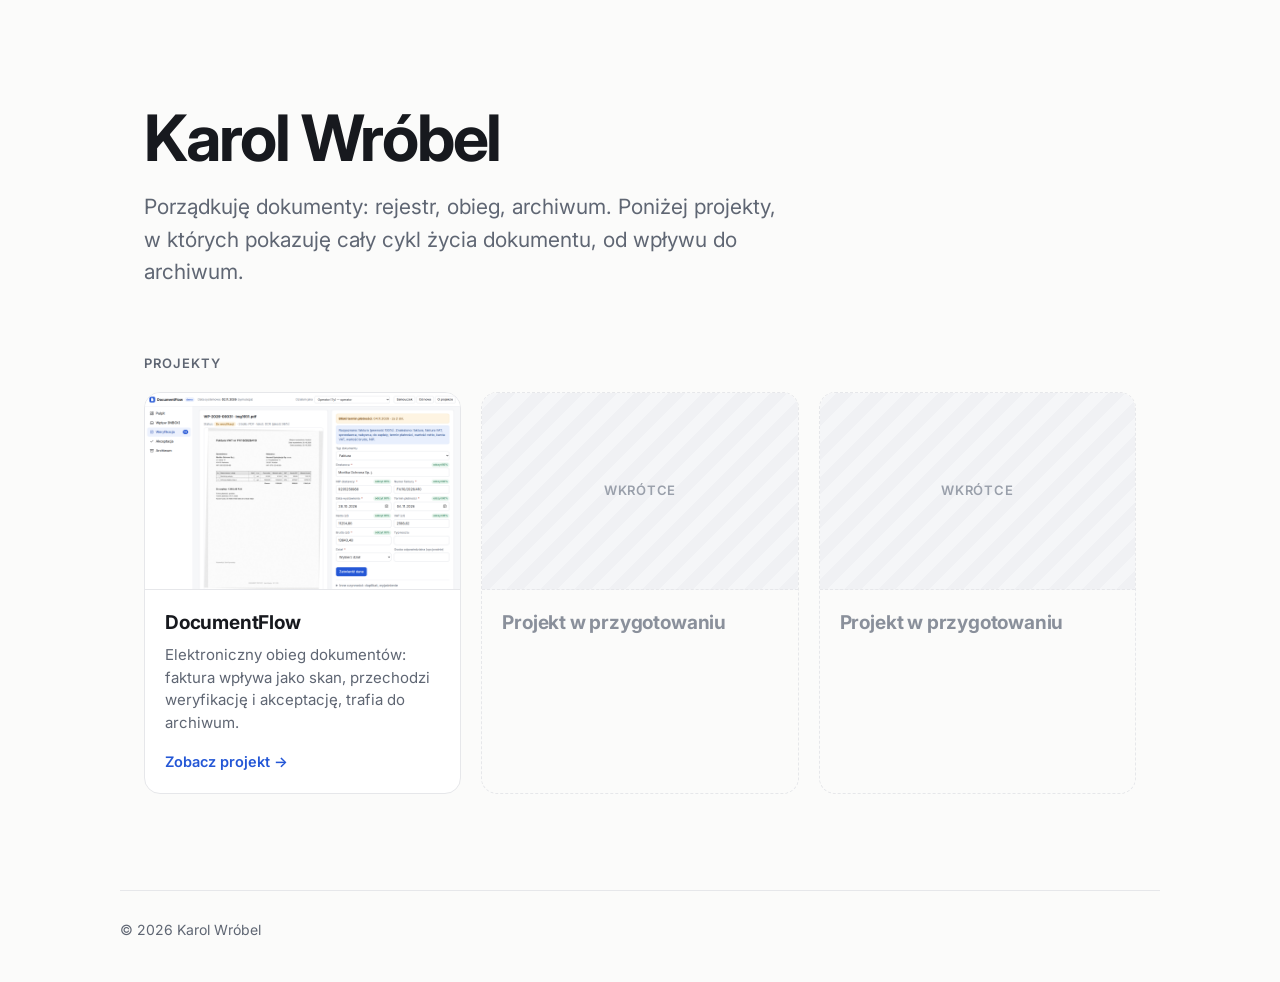
==== index.html @ bcdfe505 "Strona portfolio i demo DocumentFlow w przeglądarce Co-Authored-By: Claude Opus 5.5 <noreply@anthrop" ====
<!doctype html>
<html lang="pl">
<head>
<meta charset="utf-8">
<meta name="viewport" content="width=device-width, initial-scale=1">
<title>Karol Wróbel</title>
<meta name="description" content="Porządkuję dokumenty: rejestr, obieg, archiwum. Projekty pokazujące cały cykl życia dokumentu, od wpływu do archiwum.">
<meta property="og:title" content="Karol Wróbel">
<meta property="og:description" content="Porządkuję dokumenty: rejestr, obieg, archiwum.">
<meta property="og:image" content="documentflow/zrzut.png">
<link rel="icon" href="data:image/svg+xml,%3Csvg xmlns='http://www.w3.org/2000/svg' viewBox='0 0 32 32'%3E%3Crect width='32' height='32' rx='8' fill='%2317191e'/%3E%3Ctext x='16' y='21.5' font-family='Arial' font-weight='700' font-size='14' fill='white' text-anchor='middle'%3EKW%3C/text%3E%3C/svg%3E">
<link rel="preconnect" href="https://fonts.googleapis.com">
<link rel="preconnect" href="https://fonts.gstatic.com" crossorigin>
<link href="https://fonts.googleapis.com/css2?family=Inter:wght@400;500;600;700&display=swap" rel="stylesheet">
<link rel="stylesheet" href="style.css">
</head>
<body>
<main class="strona">
  <header class="hero">
    <h1>Karol Wróbel</h1>
    <p>Porządkuję dokumenty: rejestr, obieg, archiwum. Poniżej projekty, w których pokazuję cały cykl życia dokumentu, od wpływu do archiwum.</p>
  </header>

  <section aria-labelledby="projekty">
    <h2 class="etykieta" id="projekty">Projekty</h2>
    <div class="projekty">
      <a class="projekt" href="documentflow/">
        <div class="miniatura"><img src="documentflow/zrzut.png" alt="Ekran weryfikacji dokumentu w aplikacji DocumentFlow" width="1440" height="900"></div>
        <div class="tresc">
          <h2>DocumentFlow</h2>
          <p>Elektroniczny obieg dokumentów: faktura wpływa jako skan, przechodzi weryfikację i akceptację, trafia do archiwum.</p>
          <span class="wiecej">Zobacz projekt →</span>
        </div>
      </a>
      <div class="projekt pusty" aria-label="Projekt w przygotowaniu">
        <div class="miniatura"><span>Wkrótce</span></div>
        <div class="tresc"><h2>Projekt w przygotowaniu</h2></div>
      </div>
      <div class="projekt pusty" aria-label="Projekt w przygotowaniu">
        <div class="miniatura"><span>Wkrótce</span></div>
        <div class="tresc"><h2>Projekt w przygotowaniu</h2></div>
      </div>
    </div>
  </section>
</main>
<footer class="strona stopka">© 2026 Karol Wróbel</footer>
</body>
</html>
---- style.css ----
:root {
  --tlo: #fbfbfa;
  --karta: #ffffff;
  --tekst: #17191e;
  --wyciszony: #5f6673;
  --linia: #e6e7ea;
  --akcent: #2457d6;
  --akcent-ciemny: #1b45ad;
  --akcent-jasny: #edf2fd;
  color-scheme: light;
}
* { box-sizing: border-box; }
html { -webkit-text-size-adjust: 100%; }
body {
  margin: 0; background: var(--tlo); color: var(--tekst);
  font: 17px/1.6 Inter, system-ui, -apple-system, "Segoe UI", Roboto, sans-serif;
  -webkit-font-smoothing: antialiased;
}
a { color: var(--akcent); }
img { max-width: 100%; display: block; }
.strona { max-width: 1040px; margin: 0 auto; padding: 0 24px; }

/* ---------- landing */
.hero { padding: 104px 0 64px; }
.hero h1 { font-size: clamp(40px, 6.5vw, 64px); line-height: 1.05; letter-spacing: -.035em; margin: 0 0 20px; font-weight: 700; }
.hero p { font-size: clamp(18px, 2.2vw, 21px); color: var(--wyciszony); max-width: 640px; margin: 0; line-height: 1.55; }
.etykieta { font-size: 13px; font-weight: 600; letter-spacing: .08em; text-transform: uppercase; color: var(--wyciszony); margin: 0 0 18px; }
.projekty { display: grid; grid-template-columns: repeat(3, minmax(0, 1fr)); gap: 20px; padding-bottom: 96px; }
.projekt {
  display: flex; flex-direction: column; background: var(--karta); border: 1px solid var(--linia); border-radius: 16px;
  overflow: hidden; text-decoration: none; color: inherit; transition: transform .2s ease, box-shadow .2s ease, border-color .2s;
}
a.projekt:hover { transform: translateY(-3px); box-shadow: 0 14px 36px rgba(20, 30, 60, .1); border-color: #d6d9df; }
a.projekt:focus-visible { outline: 3px solid var(--akcent); outline-offset: 3px; }
.projekt .miniatura { aspect-ratio: 16 / 10; background: #f1f3f6; border-bottom: 1px solid var(--linia); overflow: hidden; }
.projekt .miniatura img { width: 100%; height: 100%; object-fit: cover; object-position: left top; transition: transform .4s ease; }
a.projekt:hover .miniatura img { transform: scale(1.03); }
.projekt .tresc { padding: 18px 20px 20px; display: flex; flex-direction: column; gap: 6px; flex: 1; }
.projekt h2 { font-size: 19px; margin: 0; letter-spacing: -.01em; }
.projekt p { margin: 0; color: var(--wyciszony); font-size: 15px; line-height: 1.5; }
.projekt .wiecej { margin-top: auto; padding-top: 10px; font-size: 14.5px; font-weight: 600; color: var(--akcent); }
.projekt.pusty { background: transparent; border-style: dashed; border-width: 1.5px; }
.projekt.pusty .miniatura { background: repeating-linear-gradient(135deg, #f5f6f8 0 12px, #f0f1f4 12px 24px); display: flex; align-items: center; justify-content: center; border-bottom-style: dashed; }
.projekt.pusty .miniatura span { font-size: 13px; font-weight: 600; color: #9aa0ab; letter-spacing: .06em; text-transform: uppercase; }
.projekt.pusty h2 { color: #8a909b; }
.stopka { border-top: 1px solid var(--linia); padding: 28px 0 40px; color: var(--wyciszony); font-size: 14px; }

/* ---------- strona projektu */
.wstecz { display: inline-flex; align-items: center; gap: 6px; margin: 32px 0 0; color: var(--wyciszony); text-decoration: none; font-size: 15px; font-weight: 500; }
.wstecz:hover { color: var(--tekst); }
.projekt-naglowek { padding: 48px 0 32px; }
.projekt-naglowek h1 { font-size: clamp(38px, 6vw, 56px); line-height: 1.05; letter-spacing: -.035em; margin: 0 0 14px; }
.projekt-naglowek p { font-size: clamp(18px, 2.2vw, 20px); color: var(--wyciszony); max-width: 680px; margin: 0; }
.zrzut { border-radius: 14px; overflow: hidden; border: 1px solid var(--linia); box-shadow: 0 24px 60px rgba(20, 30, 60, .12); background: #fff; }
.zrzut img { width: 100%; height: auto; }
.przetestuj { display: flex; flex-direction: column; align-items: center; gap: 12px; padding: 44px 0 56px; text-align: center; }
.btn-duzy {
  display: inline-flex; align-items: center; gap: 10px; background: var(--akcent); color: #fff; text-decoration: none;
  font-weight: 600; font-size: 18px; padding: 16px 34px; border-radius: 12px; box-shadow: 0 8px 22px rgba(36, 87, 214, .28);
  transition: background .15s, transform .15s, box-shadow .15s;
}
.btn-duzy:hover { background: var(--akcent-ciemny); transform: translateY(-1px); box-shadow: 0 12px 28px rgba(36, 87, 214, .34); }
.btn-duzy:focus-visible { outline: 3px solid #9db5ef; outline-offset: 3px; }
.btn-duzy svg { width: 20px; height: 20px; }
.przetestuj p { margin: 0; color: var(--wyciszony); font-size: 15px; }
.workflow { padding: 8px 0 96px; }
.workflow h2 { font-size: 28px; letter-spacing: -.02em; margin: 0 0 28px; }
.kroki { list-style: none; margin: 0; padding: 0; display: grid; grid-template-columns: repeat(3, minmax(0, 1fr)); gap: 16px; counter-reset: krok; }
.krok { background: var(--karta); border: 1px solid var(--linia); border-radius: 14px; padding: 22px 22px 24px; counter-increment: krok; }
.krok::before {
  content: counter(krok); display: inline-flex; align-items: center; justify-content: center; width: 32px; height: 32px;
  border-radius: 50%; background: var(--akcent-jasny); color: var(--akcent); font-weight: 700; font-size: 15px; margin-bottom: 14px;
}
.krok h3 { font-size: 18px; margin: 0 0 6px; letter-spacing: -.01em; }
.krok p { margin: 0; color: var(--wyciszony); font-size: 15.5px; line-height: 1.55; }
.dopisek { margin: 28px 0 0; color: var(--wyciszony); font-size: 15px; max-width: 760px; }

@media (max-width: 900px) {
  .projekty { grid-template-columns: repeat(2, minmax(0, 1fr)); }
  .kroki { grid-template-columns: repeat(2, minmax(0, 1fr)); }
}
@media (max-width: 600px) {
  .strona { padding: 0 16px; }
  .hero { padding: 64px 0 44px; }
  .projekty { grid-template-columns: 1fr; padding-bottom: 64px; }
  .kroki { grid-template-columns: 1fr; }
  .projekt-naglowek { padding: 32px 0 24px; }
  .zrzut { border-radius: 10px; }
  .btn-duzy { width: 100%; justify-content: center; }
  .workflow { padding-bottom: 64px; }
}
@media (prefers-reduced-motion: reduce) {
  * { transition: none !important; animation: none !important; }
}
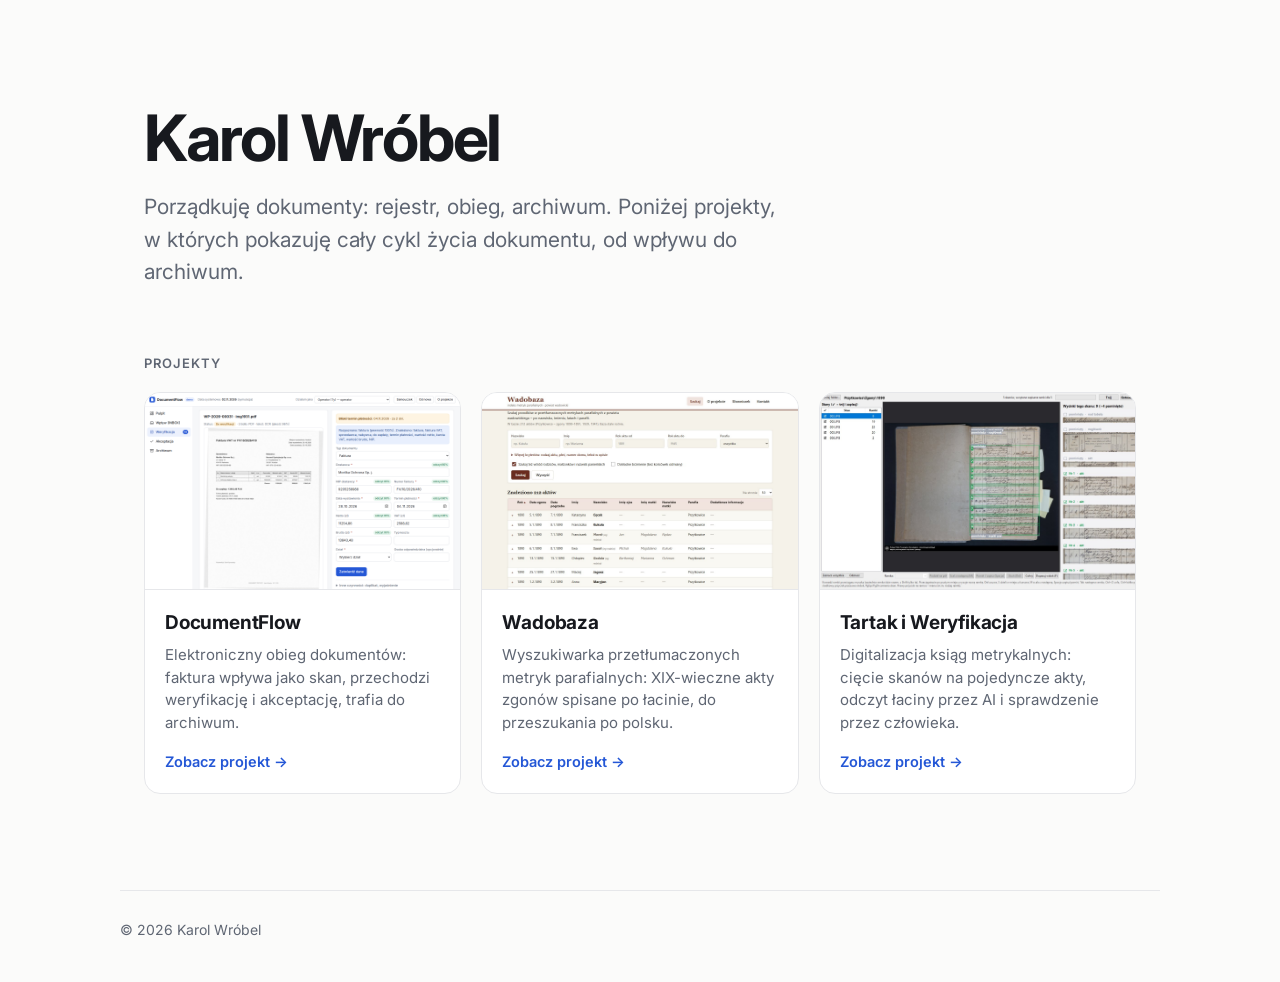
==== commit 036d6101: "Projekty Wadobaza oraz Tartak i Weryfikacja: strony z opisem i zrzutami ekranu Co-Authored-By: Claud" ====
--- a/index.html
+++ b/index.html
@@ -12,7 +12,7 @@
 <link rel="preconnect" href="https://fonts.googleapis.com">
 <link rel="preconnect" href="https://fonts.gstatic.com" crossorigin>
 <link href="https://fonts.googleapis.com/css2?family=Inter:wght@400;500;600;700&display=swap" rel="stylesheet">
-<link rel="stylesheet" href="style.css">
+<link rel="stylesheet" href="style.css?v=202610231510">
 </head>
 <body>
 <main class="strona">
@@ -32,14 +32,22 @@
           <span class="wiecej">Zobacz projekt →</span>
         </div>
       </a>
-      <div class="projekt pusty" aria-label="Projekt w przygotowaniu">
-        <div class="miniatura"><span>Wkrótce</span></div>
-        <div class="tresc"><h2>Projekt w przygotowaniu</h2></div>
-      </div>
-      <div class="projekt pusty" aria-label="Projekt w przygotowaniu">
-        <div class="miniatura"><span>Wkrótce</span></div>
-        <div class="tresc"><h2>Projekt w przygotowaniu</h2></div>
-      </div>
+      <a class="projekt" href="wadobaza/">
+        <div class="miniatura"><img src="wadobaza/zrzut.jpg" alt="Wyszukiwarka aktów zgonów w Wadobazie" width="1440" height="900" loading="lazy"></div>
+        <div class="tresc">
+          <h2>Wadobaza</h2>
+          <p>Wyszukiwarka przetłumaczonych metryk parafialnych: XIX-wieczne akty zgonów spisane po łacinie, do przeszukania po polsku.</p>
+          <span class="wiecej">Zobacz projekt →</span>
+        </div>
+      </a>
+      <a class="projekt" href="tartak/">
+        <div class="miniatura"><img src="tartak/zrzut-tartak.jpg" alt="Tartak: skan strony księgi z ramkami wokół kolejnych aktów" width="1484" height="861" loading="lazy"></div>
+        <div class="tresc">
+          <h2>Tartak i Weryfikacja</h2>
+          <p>Digitalizacja ksiąg metrykalnych: cięcie skanów na pojedyncze akty, odczyt łaciny przez AI i sprawdzenie przez człowieka.</p>
+          <span class="wiecej">Zobacz projekt →</span>
+        </div>
+      </a>
     </div>
   </section>
 </main>
--- a/style.css
+++ b/style.css
@@ -53,6 +53,9 @@
 .projekt-naglowek p { font-size: clamp(18px, 2.2vw, 20px); color: var(--wyciszony); max-width: 680px; margin: 0; }
 .zrzut { border-radius: 14px; overflow: hidden; border: 1px solid var(--linia); box-shadow: 0 24px 60px rgba(20, 30, 60, .12); background: #fff; }
 .zrzut img { width: 100%; height: auto; }
+.zrzut-blok { margin: 0 0 44px; }
+.podpis { margin: 14px auto 0; max-width: 760px; text-align: center; color: var(--wyciszony); font-size: 15.5px; line-height: 1.55; }
+.podpis b { color: var(--tekst); font-weight: 600; }
 .przetestuj { display: flex; flex-direction: column; align-items: center; gap: 12px; padding: 44px 0 56px; text-align: center; }
 .btn-duzy {
   display: inline-flex; align-items: center; gap: 10px; background: var(--akcent); color: #fff; text-decoration: none;
@@ -86,6 +89,8 @@
   .kroki { grid-template-columns: 1fr; }
   .projekt-naglowek { padding: 32px 0 24px; }
   .zrzut { border-radius: 10px; }
+  .zrzut-blok { margin-bottom: 32px; }
+  .podpis { text-align: left; }
   .btn-duzy { width: 100%; justify-content: center; }
   .workflow { padding-bottom: 64px; }
 }
